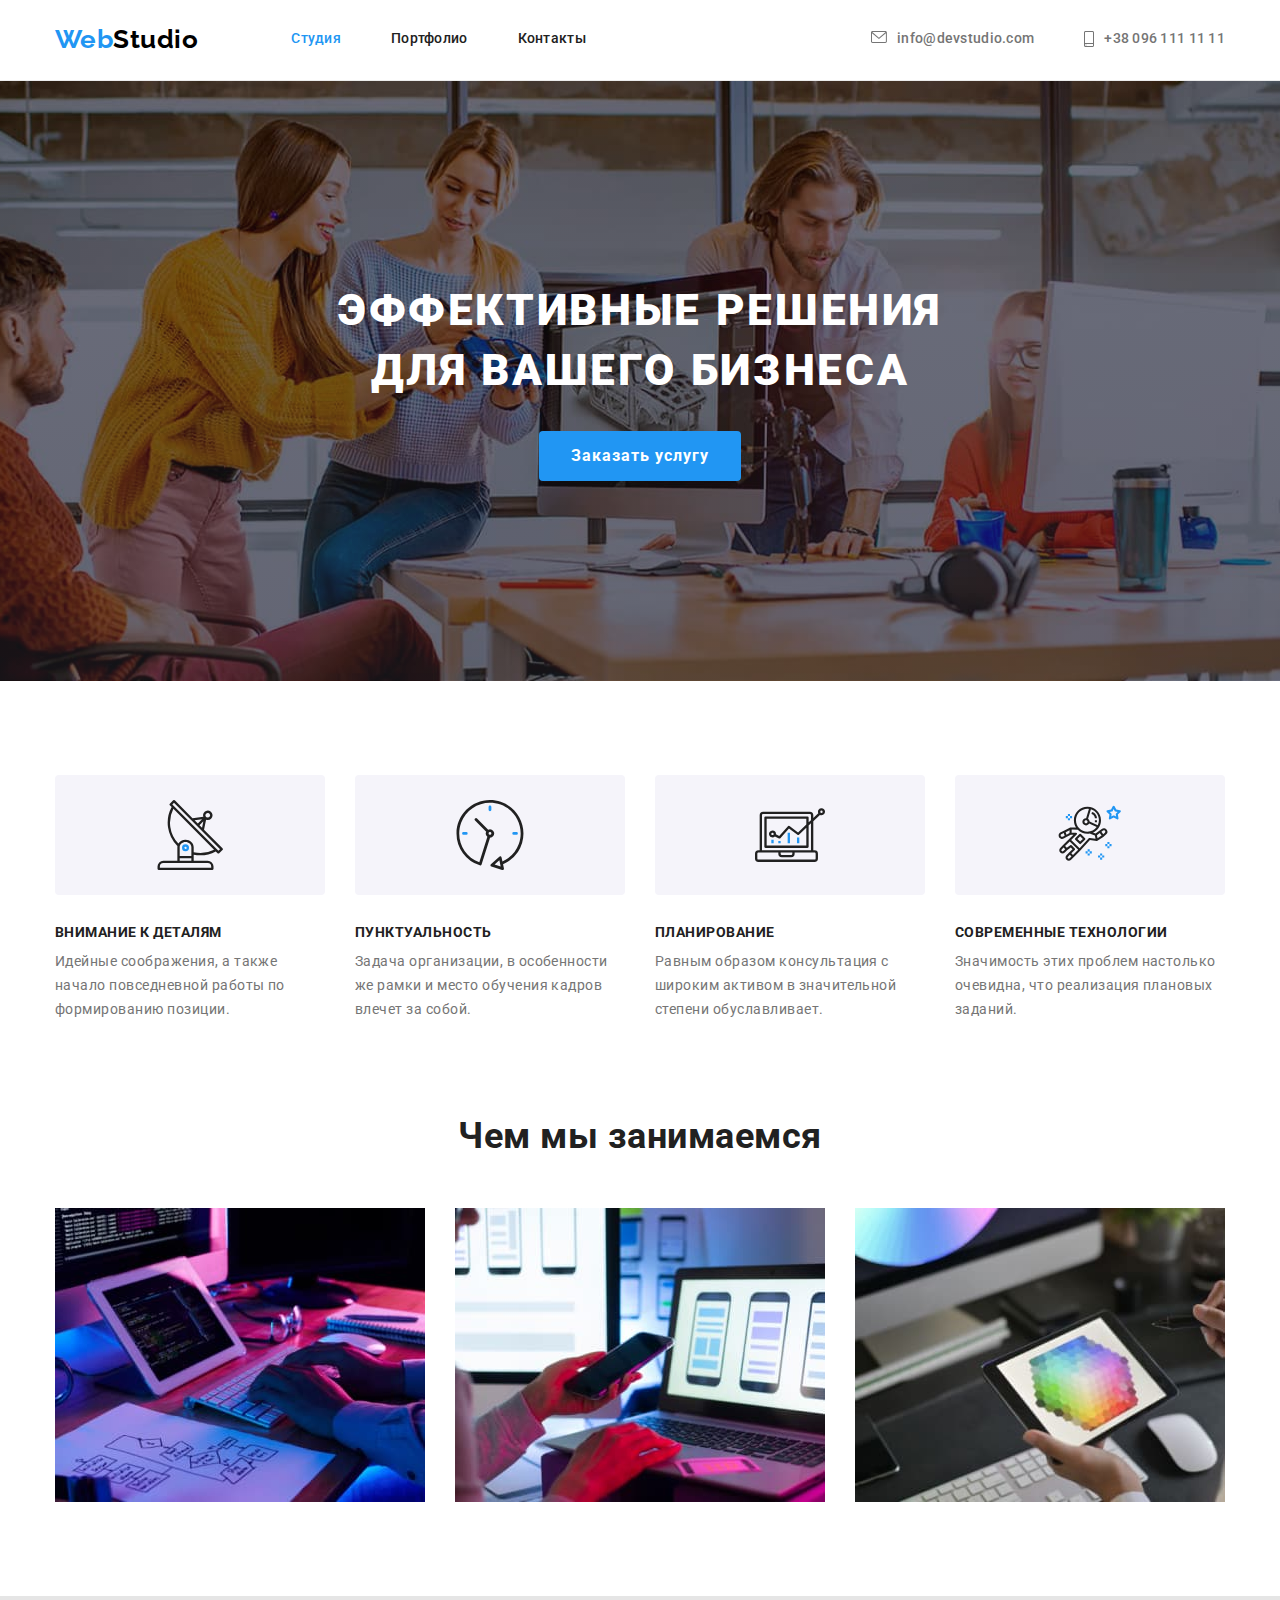
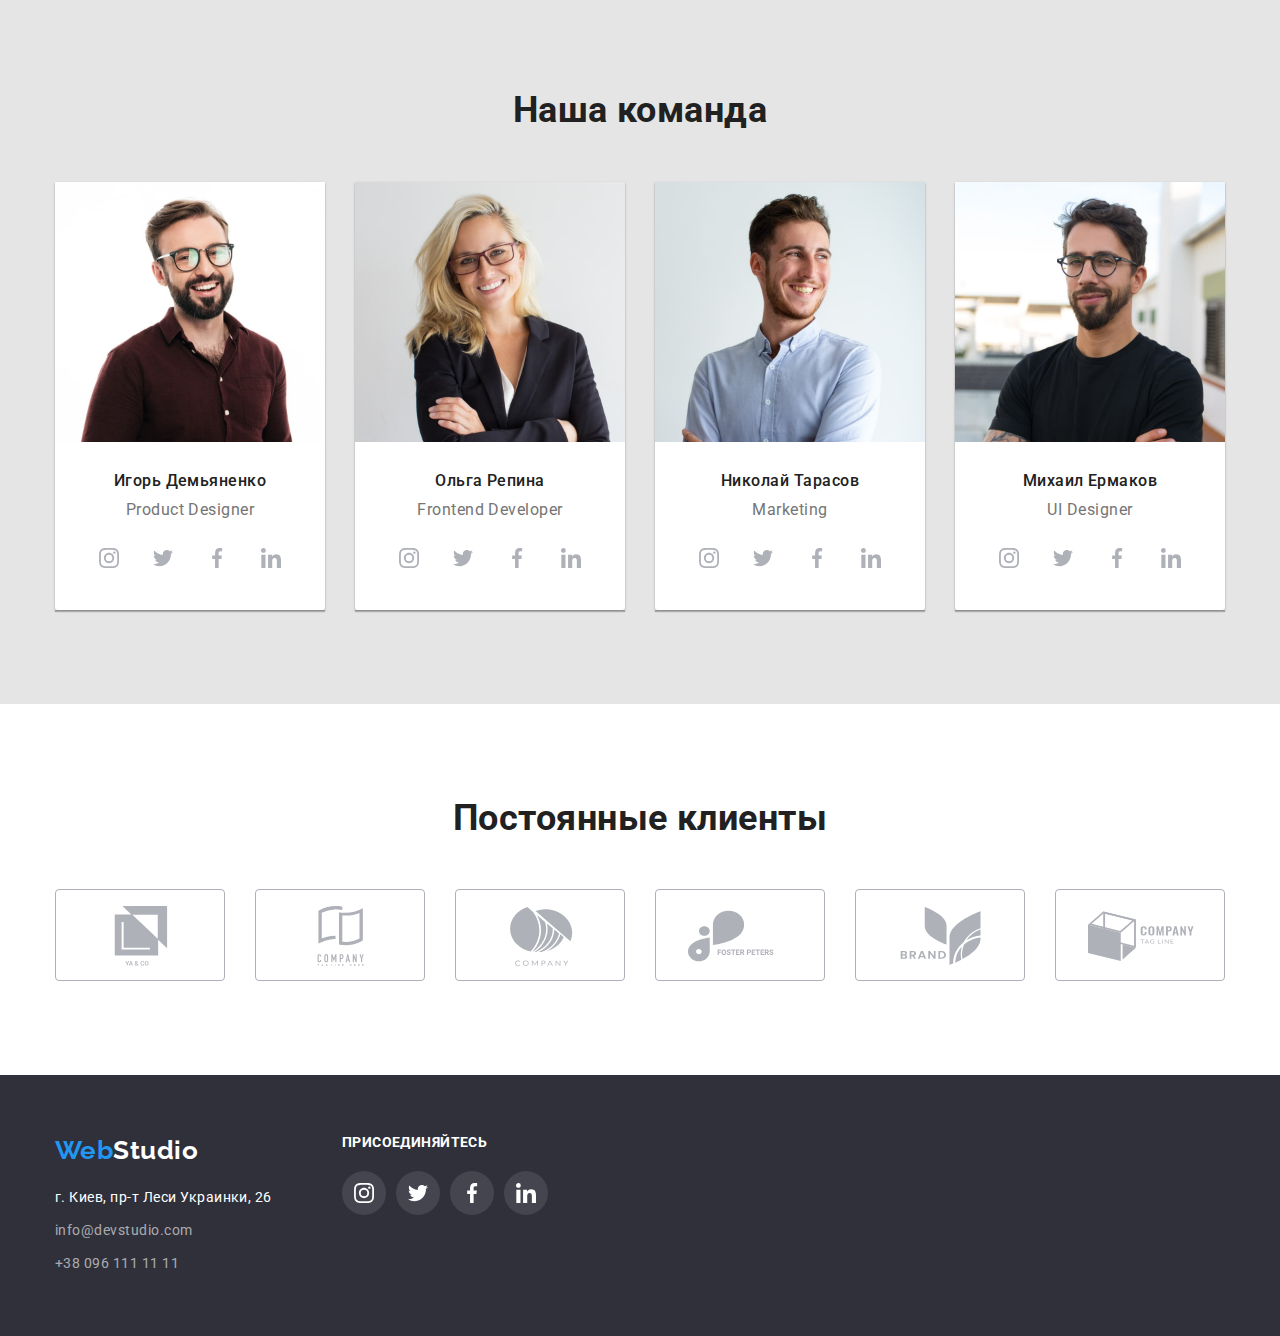
==== index.html @ 69439f71 "Added files from hw#4" ====
<!DOCTYPE html>
<html lang="ru">
  <head>
    <meta charset="UTF-8" />
    <meta http-equiv="X-UA-Compatible" content="IE=edge" />
    <meta name="viewport" content="width=device-width, initial-scale=1.0" />
    <title>Document</title>
    <link rel="preconnect" href="https://fonts.googleapis.com" />
    <link rel="preconnect" href="https://fonts.gstatic.com" crossorigin />
    <link
      href="https://fonts.googleapis.com/css2?family=Raleway:wght@700&family=Roboto:wght@400;500;700;900&display=swap"
      rel="stylesheet"
    />
    <link
      rel="stylesheet"
      href="https://cdnjs.cloudflare.com/ajax/libs/modern-normalize/1.1.0/modern-normalize.css"
    />
    <link rel="stylesheet" href="./css/styles.css" />
  </head>

  <body class="page">
    <!-- Шапка сайта -->

    <header class="page-header">
      <div class="container">
        <div class="header-box">
          <nav class="site-nav">
            <a href="./index.html" class="logo link"><span>Web</span>Studio</a>

            <ul class="site-nav-list list">
              <li class="site-nav-item">
                <a href="./index.html" class="link current">Студия</a>
              </li>
              <li class="site-nav-item">
                <a href="./portfolio.html" class="link">Портфолио</a>
              </li>
              <li class="site-nav-item">
                <a href="#" class="link">Контакты</a>
              </li>
            </ul>
          </nav>

          <ul class="header-contacts-list list">
            <li class="header-contacts-item">
              <a href="mailto:info@devstudio.com" class="link"
                ><svg class="contacts-icon" width="16" height="12">
                  <use href="./images/symbol-defs.svg#icon-envelope"></use>
                </svg>
                info@devstudio.com</a
              >
            </li>
            <li class="header-contacts-item">
              <a href="tel:+380961111111" class="link"
                ><svg class="contacts-icon" width="10" height="16">
                  <use href="./images/symbol-defs.svg#icon-smartphone"></use>
                </svg>
                +38 096 111 11 11</a
              >
            </li>
          </ul>
        </div>
      </div>
    </header>

    <main>
      <!-- Герой -->

      <section class="hero section">
        <div class="container">
          <h1 class="hero-title">Эффективные решения для вашего бизнеса</h1>
          <button type="button" class="button primary">Заказать услугу</button>
        </div>
      </section>

      <!-- Преймущества -->

      <section class="advantages section">
        <div class="advantages-box container">
          <!-- <h2 class="advantages-title section-title">Наши преймущества</h2> -->
          <ul class="list advantages-list">
            <li class="advantages-item">
              <div class="advantages-item-box">
                <svg class="advantages-icon">
                  <use href="./images/symbol-defs.svg#icon-Group123"></use>
                </svg>
              </div>

              <h3 class="advantages-list-title">Внимание к деталям</h3>
              <p class="advantages-list-text">
                Идейные соображения, а также начало повседневной работы по
                формированию позиции.
              </p>
            </li>
            <li class="advantages-item">
              <div class="advantages-item-box">
                <svg class="advantages-icon">
                  <use href="./images/symbol-defs.svg#icon-clock-1"></use>
                </svg>
              </div>
              <h3 class="advantages-list-title">Пунктуальность</h3>
              <p class="advantages-list-text">
                Задача организации, в особенности же рамки и место обучения
                кадров влечет за собой.
              </p>
            </li>
            <li class="advantages-item">
              <div class="advantages-item-box">
                <svg class="advantages-icon">
                  <use href="./images/symbol-defs.svg#icon-diagram-1"></use>
                </svg>
              </div>
              <h3 class="advantages-list-title">Планирование</h3>
              <p class="advantages-list-text">
                Равным образом консультация с широким активом в значительной
                степени обуславливает.
              </p>
            </li>
            <li class="advantages-item">
              <div class="advantages-item-box">
                <svg class="advantages-icon">
                  <use href="./images/symbol-defs.svg#icon-astronaut-1"></use>
                </svg>
              </div>
              <h3 class="advantages-list-title">Современные технологии</h3>
              <p class="advantages-list-text">
                Значимость этих проблем настолько очевидна, что реализация
                плановых заданий.
              </p>
            </li>
          </ul>
        </div>
      </section>

      <!-- Чем мы занимаемся -->

      <section class="work section">
        <div class="work-box container">
          <h2 class="work-title section-title">Чем мы занимаемся</h2>
          <ul class="list work-list">
            <li class="work-item">
              <a href="#" class="link">
                <img
                  src="./images/img1.jpg"
                  alt="Наши работы"
                  width="370"
                  height="294"
                />
              </a>
            </li>
            <li class="work-item">
              <a href="#" class="link">
                <img
                  src="./images/img2.jpg"
                  alt="Наши работы"
                  width="370"
                  height="294"
                />
              </a>
            </li>
            <li class="work-item">
              <a href="#" class="link">
                <img
                  src="./images/img3.jpg"
                  alt="Наши работы"
                  width="370"
                  height="294"
                />
              </a>
            </li>
          </ul>
        </div>
      </section>

      <!-- Наша команда-->

      <section class="section team">
        <div class="team-box container">
          <h2 class="section-title">Наша команда</h2>
          <ul class="list team-list">
            <li class="team-item">
              <img
                src="./images/img-demyanenko.jpg"
                alt="Наши специалисты"
                width="270"
                height="260"
              />
              <div class="team-card-text">
                <h3 class="title">Игорь Демьяненко</h3>
                <p>Product Designer</p>

                <ul class="list social-list">
                  <li class="social-item">
                    <a href="#" class="link">
                      <div class="social-box">
                        <svg class="social-icon">
                          <use
                            href="./images/symbol-defs.svg#icon-instagram-2"
                          ></use>
                        </svg>
                      </div>
                    </a>
                  </li>

                  <li class="social-item">
                    <a href="#" class="link">
                      <div class="social-box">
                        <svg class="social-icon">
                          <use
                            href="./images/symbol-defs.svg#icon-twitter-1"
                          ></use>
                        </svg>
                      </div>
                    </a>
                  </li>

                  <li class="social-item">
                    <a href="#" class="link">
                      <div class="social-box">
                        <svg class="social-icon">
                          <use
                            href="./images/symbol-defs.svg#icon-facebook-1"
                          ></use>
                        </svg>
                      </div>
                    </a>
                  </li>

                  <li class="social-item">
                    <a href="#" class="link">
                      <div class="social-box">
                        <svg class="social-icon">
                          <use
                            href="./images/symbol-defs.svg#icon-linkedin-1"
                          ></use>
                        </svg>
                      </div>
                    </a>
                  </li>
                </ul>
              </div>
            </li>
            <li class="team-item">
              <img
                src="./images/img-repyna.jpg"
                alt="Наши специалисты"
                width="270"
                height="260"
              />
              <div class="team-card-text">
                <h3 class="title">Ольга Репина</h3>
                <p>Frontend Developer</p>

                <ul class="list social-list">
                  <li class="social-item">
                    <a href="#" class="link">
                      <div class="social-box">
                        <svg class="social-icon">
                          <use
                            href="./images/symbol-defs.svg#icon-instagram-2"
                          ></use>
                        </svg>
                      </div>
                    </a>
                  </li>

                  <li class="social-item">
                    <a href="#" class="link">
                      <div class="social-box">
                        <svg class="social-icon">
                          <use
                            href="./images/symbol-defs.svg#icon-twitter-1"
                          ></use>
                        </svg>
                      </div>
                    </a>
                  </li>

                  <li class="social-item">
                    <a href="#" class="link">
                      <div class="social-box">
                        <svg class="social-icon">
                          <use
                            href="./images/symbol-defs.svg#icon-facebook-1"
                          ></use>
                        </svg>
                      </div>
                    </a>
                  </li>

                  <li class="social-item">
                    <a href="#" class="link">
                      <div class="social-box">
                        <svg class="social-icon">
                          <use
                            href="./images/symbol-defs.svg#icon-linkedin-1"
                          ></use>
                        </svg>
                      </div>
                    </a>
                  </li>
                </ul>
              </div>
            </li>
            <li class="team-item">
              <img
                src="./images/img-tarasov.jpg"
                alt="Наши специалисты"
                width="270"
                height="260"
              />
              <div class="team-card-text">
                <h3 class="title">Николай Тарасов</h3>
                <p>Marketing</p>

                <ul class="list social-list">
                  <li class="social-item">
                    <a href="#" class="link">
                      <div class="social-box">
                        <svg class="social-icon">
                          <use
                            href="./images/symbol-defs.svg#icon-instagram-2"
                          ></use>
                        </svg>
                      </div>
                    </a>
                  </li>

                  <li class="social-item">
                    <a href="#" class="link">
                      <div class="social-box">
                        <svg class="social-icon">
                          <use
                            href="./images/symbol-defs.svg#icon-twitter-1"
                          ></use>
                        </svg>
                      </div>
                    </a>
                  </li>

                  <li class="social-item">
                    <a href="#" class="link">
                      <div class="social-box">
                        <svg class="social-icon">
                          <use
                            href="./images/symbol-defs.svg#icon-facebook-1"
                          ></use>
                        </svg>
                      </div>
                    </a>
                  </li>

                  <li class="social-item">
                    <a href="#" class="link">
                      <div class="social-box">
                        <svg class="social-icon">
                          <use
                            href="./images/symbol-defs.svg#icon-linkedin-1"
                          ></use>
                        </svg>
                      </div>
                    </a>
                  </li>
                </ul>
              </div>
            </li>
            <li class="team-item">
              <img
                src="./images/img-ermakov.jpg"
                alt="Наши специалисты"
                width="270"
                height="260"
              />
              <div class="team-card-text">
                <h3 class="title">Михаил Ермаков</h3>
                <p>UI Designer</p>

                <ul class="list social-list">
                  <li class="social-item">
                    <a href="#" class="link">
                      <div class="social-box">
                        <svg class="social-icon">
                          <use
                            href="./images/symbol-defs.svg#icon-instagram-2"
                          ></use>
                        </svg>
                      </div>
                    </a>
                  </li>

                  <li class="social-item">
                    <a href="#" class="link">
                      <div class="social-box">
                        <svg class="social-icon">
                          <use
                            href="./images/symbol-defs.svg#icon-twitter-1"
                          ></use>
                        </svg>
                      </div>
                    </a>
                  </li>

                  <li class="social-item">
                    <a href="#" class="link">
                      <div class="social-box">
                        <svg class="social-icon">
                          <use
                            href="./images/symbol-defs.svg#icon-facebook-1"
                          ></use>
                        </svg>
                      </div>
                    </a>
                  </li>

                  <li class="social-item">
                    <a href="#" class="link">
                      <div class="social-box">
                        <svg class="social-icon">
                          <use
                            href="./images/symbol-defs.svg#icon-linkedin-1"
                          ></use>
                        </svg>
                      </div>
                    </a>
                  </li>
                </ul>
              </div>
            </li>
          </ul>
        </div>
      </section>

      <!-- Постоянные клиенты -->

      <section class="section clients">
        <div class="container">
          <h2 class="section-title">Постоянные клиенты</h2>

          <ul class="list clients-list">
            <li class="clients-item">
              <a href="#" class="link">
                <div class="clients-item-box">
                  <svg class="clients-icon">
                    <use href="./images/symbol-defs.svg#icon-group"></use>
                  </svg>
                </div>
              </a>
            </li>

            <li class="clients-item">
              <a href="#" class="link">
                <div class="clients-item-box">
                  <svg class="clients-icon">
                    <use href="./images/symbol-defs.svg#icon-group-1"></use>
                  </svg>
                </div>
              </a>
            </li>

            <li class="clients-item">
              <a href="#" class="link">
                <div class="clients-item-box">
                  <svg class="clients-icon">
                    <use href="./images/symbol-defs.svg#icon-group-2"></use>
                  </svg>
                </div>
              </a>
            </li>

            <li class="clients-item">
              <a href="#" class="link">
                <div class="clients-item-box">
                  <svg class="clients-icon">
                    <use href="./images/symbol-defs.svg#icon-group-3"></use>
                  </svg>
                </div>
              </a>
            </li>

            <li class="clients-item">
              <a href="#" class="link">
                <div class="clients-item-box">
                  <svg class="clients-icon">
                    <use href="./images/symbol-defs.svg#icon-group-4"></use>
                  </svg>
                </div>
              </a>
            </li>

            <li class="clients-item">
              <a href="#" class="link">
                <div class="clients-item-box">
                  <svg class="clients-icon">
                    <use href="./images/symbol-defs.svg#icon-group-5"></use>
                  </svg>
                </div>
              </a>
            </li>
          </ul>
        </div>
      </section>
    </main>

    <!-- Футер -->

    <footer class="page-footer">
      <div class="footer-info container">
        <div class="footer-contacts">
          <a href="./index.html" class="link logo"><span>Web</span>Studio</a>
          <address>г. Киев, пр-т Леси Украинки, 26</address>
          <ul class="footer-contacts list">
            <li class="footer-contacts-item">
              <a href="mailto:info@devstudio.com" class="link"
                >info@devstudio.com</a
              >
            </li>
            <li class="footer-contacts-item">
              <a href="tel:+380961111111" class="link">+38 096 111 11 11</a>
            </li>
          </ul>
        </div>

        <div class="footer-links">
          <h2>Присоединяйтесь</h2>

          <ul class="list social-list">
            <li class="social-item">
              <a href="#" class="link">
                <div class="social-box">
                  <svg class="social-icon">
                    <use href="./images/symbol-defs.svg#icon-instagram-2"></use>
                  </svg>
                </div>
              </a>
            </li>

            <li class="social-item">
              <a href="#" class="link">
                <div class="social-box">
                  <svg class="social-icon">
                    <use href="./images/symbol-defs.svg#icon-twitter-1"></use>
                  </svg>
                </div>
              </a>
            </li>

            <li class="social-item">
              <a href="#" class="link">
                <div class="social-box">
                  <svg class="social-icon">
                    <use href="./images/symbol-defs.svg#icon-facebook-1"></use>
                  </svg>
                </div>
              </a>
            </li>

            <li class="social-item">
              <a href="#" class="link">
                <div class="social-box">
                  <svg class="social-icon">
                    <use href="./images/symbol-defs.svg#icon-linkedin-1"></use>
                  </svg>
                </div>
              </a>
            </li>
          </ul>
        </div>
      </div>
    </footer>
  </body>
</html>
---- css/styles.css ----
:root {
  --primary-text-color: #757575;
  --title-text-color: #212121;
  --primary-accent-color: #2196f3;
  --secondary-accent-color: #ffffff;
  --logo-color: #000000;
  --footer-link-color: rgba(255, 255, 255, 0.6);

  /* --primary-bg-color: #e5e5e5; */
  --header-bg-color: #ffffff;
  --hero-bg-color: #2f303a;
  --footer-bg-color: #2f303a;
  /* --secondary-bg-color: #f5f4fa; */
  --primary-bg-color: #f5f4fa;
  --secondary-bg-color: #e5e5e5;

  --card-set-gap: 30px;
}

/* палитра текста */

/* Основной цвет текста: #757575; */

/* Вторичный цвет текста: #212121; */

/* Акцент:#2196F3; */

/* Белый #FFFFFF; */

/* Футер адресс #FFFFFF; */

/* Футер ссылки rgba(255, 255, 255, 0.6); */

/* WEB #2196F3; studio #000000; #FFFFFF; */

/* Герой #FFFFFF; */

/* Палитра фона */

/* Хэдер #FFFFFF; */

/* Герой #2F303A; */

/* Основной фон #E5E5E5; */

/* Вторичный фон+фильтр #F5F4FA; */

body {
  color: var(--primary-text-color);
  background-color: var(--header-bg-color);

  font-family: Roboto, sans-serif;
  letter-spacing: 0.03em;
}

/* Ссылки */
.link {
  color: inherit;
  text-decoration: none;
}

/* Списки */
.list {
  margin: 0;
  padding: 0;

  list-style: none;
}

/* сброс */
h1,
h2,
h3,
h4,
h5,
h6,
p {
  margin: 0;
  padding: 0;
}

/* Изображения */

img {
  display: block;
  width: 100%;
  height: auto;
}

/* CONTAINER */
.container {
  width: 1200px;
  padding-left: 15px;
  padding-right: 15px;
  margin: 0 auto;
}

/* Кнопки */

.button {
  border: 2px solid transparent;
  border-radius: 4px;
  cursor: pointer;
}

.button.filter {
  padding: 4px 20px;

  color: var(--title-text-color);
  background-color: var(--primary-bg-color);

  font-family: inherit;
  font-weight: 500;
  font-size: 16px;
  line-height: 1.62;
  letter-spacing: inherit;
}

.button.filter:hover,
.button.filter:focus {
  color: var(--secondary-accent-color);
  background-color: var(--primary-accent-color);

  font-family: inherit;
  font-weight: 500;
  font-size: 16px;
  line-height: 1.62;
  letter-spacing: inherit;

  box-shadow: 0px 3px 1px rgba(0, 0, 0, 0.1), 0px 1px 2px rgba(0, 0, 0, 0.08),
    0px 2px 2px rgba(0, 0, 0, 0.12);

  text-shadow: 0px 4px 4px rgba(0, 0, 0, 0.25);
}

.button.primary:hover,
.button.primary:focus {
  background-color: #188ce8;
}

/* Ссылки на соц.сети */

.social-box {
  display: flex;
  justify-content: center;
  width: 44px;
  height: 44px;
}

.social-icon {
  width: 20px;
  height: 20px;
}

/* HEADER */

.page-header {
  padding-top: 24px;
  padding-bottom: 25px;
  border-bottom: 1px solid #ececec;

  color: var(--title-text-color);
  background-color: var(--secondary-accent-color);
}

.site-nav {
  display: flex;
  align-items: center;
}

.header-box {
  display: flex;
  align-items: center;
}

.logo {
  margin-right: 93px;

  color: var(--logo-color);

  font-family: Raleway, sans-serif;
  font-weight: 700;
  font-size: 26px;
  line-height: 1.19;
}

.logo span {
  color: var(--primary-accent-color);
}

/* site-nav+header-contacts-list */

.site-nav-list {
  color: var(--title-text-color);
  font-weight: 500;
  font-size: 14px;
  line-height: 1.14;
  letter-spacing: 0.02em;

  display: flex;
}

.site-nav-item:not(:last-child) {
  margin-right: 50px;
}

.site-nav-list .current {
  color: var(--primary-accent-color);
}

.header-contacts-list {
  margin-left: auto;

  color: var(--primary-text-color);
  font-weight: 500;
  font-size: 14px;
  line-height: 1.14;
  letter-spacing: 0.02em;
  fill: var(--primary-text-color);

  display: flex;
}

.header-contacts-item {
  display: flex;
  align-items: center;
}

.header-contacts-item .link {
  display: flex;
}

.contacts-icon {
  margin-right: 10px;

  justify-content: center;
  align-items: center;
}

.header-contacts-item:not(:last-child) {
  margin-right: 50px;
}

.site-nav-list .link:hover,
.site-nav-list .link:focus,
.header-contacts-list .link:focus:focus,
.header-contacts-list .link:hover:hover,
.footer-contacts .link:focus,
.footer-contacts .link:hover {
  color: var(--primary-accent-color);
  fill: var(--primary-accent-color);
}

/* Sections */

.section {
  padding-top: 94px;
  padding-bottom: 94px;
}

.section-title {
  margin-bottom: 50px;

  color: var(--title-text-color);

  font-weight: 700;
  font-size: 36px;
  line-height: 1.16;
  text-align: center;
}

/* Hero */

.hero {
  padding-top: 200px;
  padding-bottom: 200px;

  max-width: 1600px;
  margin-right: auto;
  margin-left: auto;

  background-color: var(--hero-bg-color);
  text-align: center;
  background-image: linear-gradient(rgba(0, 0, 0, 0.2), rgba(47, 48, 58, 0.4)),
    url(../images/hero-bg.jpg);
  background-repeat: no-repeat;
  background-position: center;
}

.hero-title {
  max-width: 696px;
  margin-top: 0;
  margin-right: auto;
  margin-left: auto;
  margin-bottom: 30px;

  color: var(--secondary-accent-color);

  font-weight: 900;
  font-size: 44px;
  line-height: 1.36;
  letter-spacing: 0.06em;
  text-transform: uppercase;
}

/* HERO-кнопка */
.button.primary {
  margin-top: 0;
  margin-bottom: 0;
  margin-left: auto;
  margin-right: auto;
  padding-top: 8px;
  padding-bottom: 8px;
  padding-left: 30px;
  padding-right: 30px;

  color: var(--secondary-accent-color);
  background-color: var(--primary-accent-color);

  font-family: inherit;
  font-weight: 700;
  font-size: 16px;
  line-height: 1.87;
  letter-spacing: 0.06em;
}

/* Секция преймущества */

/* .advantages {
  outline: 2px solid tomato;
  background-color: rgb(131, 71, 71);
} */

.advantages-list {
  margin-left: calc(-1 * var(--card-set-gap));

  font-size: 14px;
  line-height: 1.71;

  display: flex;
}

.advantages-item {
  margin-left: var(--card-set-gap);

  flex-basis: calc((100% / 4) - var(--card-set-gap));
}

.advantages-item-box {
  width: 270px;
  height: 120px;
  border-radius: 4px;
  padding: 25px 100px;
  margin-bottom: 30px;

  background-color: var(--primary-bg-color);
}

.advantages-icon {
  width: 70px;
  height: 70px;
}

.advantages-list-title {
  margin-bottom: 10px;

  color: var(--title-text-color);

  font-weight: 700;
  font-size: 14px;
  line-height: 1.14;
  text-transform: uppercase;
}

/* Секция Чем мы занимаемся */

.work {
  padding-top: 0;

  text-align: center;
}

.work-list {
  margin-left: calc(-1 * var(--card-set-gap));

  display: flex;
}

.work-item {
  margin-left: var(--card-set-gap);

  flex-basis: calc((100% / 3) - var(--card-set-gap));
}

/* Секция Команда */

.team {
  background-color: var(--secondary-bg-color);
}

.team-list {
  margin-left: calc(-1 * var(--card-set-gap));

  font-size: 16px;
  line-height: 1.18;
  text-align: center;

  display: flex;
}

.team-item {
  margin-left: var(--card-set-gap);

  flex-basis: calc((100% / 4) - var(--card-set-gap));

  box-shadow: 0px 1px 3px rgba(0, 0, 0, 0.12), 0px 1px 1px rgba(0, 0, 0, 0.14),
    0px 2px 1px rgba(0, 0, 0, 0.2);
}

.team-list .title {
  margin-bottom: 10px;

  color: var(--title-text-color);
  font-size: 16px;
  line-height: 1.18;
  font-weight: 500;
}

/* .team-list img {
  margin-bottom: 30px;
} */

.team-card-text {
  padding: 30px 32px;
  border-radius: 0 0 4px 4px;
  background-color: var(--header-bg-color);
}

.team .social-list {
  margin-top: 16px;
  margin-left: -10px;

  display: flex;
}

.team .social-item {
  margin-left: 10px;

  flex-basis: calc((100% / 3) - 10px);
}

.social-item .link {
  display: flex;
  align-items: center;
}

.team .social-item .link:hover .social-icon,
.team .social-item .link:focus .social-icon {
  fill: var(--secondary-accent-color);
}

.team .social-item .link:hover .social-box,
.team .social-item .link:hover .social-box {
  background-color: var(--primary-accent-color);
  border-radius: 50%;
}

.team .social-icon {
  fill: #afb1b8;
  align-self: center;
}

/* Секция Постоянные клиенты */

.clients-list {
  margin-left: calc(-1 * var(--card-set-gap));
  margin-bottom: calc(-1 * var(--card-set-gap));

  display: flex;
}

.clients-item {
  margin-left: var(--card-set-gap);
  margin-bottom: var(--card-set-gap);

  flex-basis: calc((100% / 5) - var(--card-set-gap));
}

.clients-item-box {
  width: 170px;
  height: 92px;
  padding: 16px 32px;
  border: 1px solid #afb1b8;
  border-radius: 4px;
}

.clients-icon {
  width: 106px;
  height: 60px;

  fill: #afb1b8;
}

.clients-item .link:hover .clients-icon,
.clients-item .link:focus .clients-icon {
  fill: var(--primary-accent-color);
}

.clients-item .link:hover .clients-item-box,
.clients-item .link:focus .clients-item-box {
  border: 1px solid var(--primary-accent-color);
}

/* Секция Примеры работ */

/* .example {
  background-color: var(--header-bg-color);
} */

.filter-list {
  margin-bottom: 50px;
  display: flex;
  justify-content: center;
}

.filter-item:not(:last-child) {
  margin-right: 8px;
}

.card-thumb:hover,
.card-thumb:focus {
  box-shadow: 0px 1px 1px rgba(0, 0, 0, 0.12), 0px 4px 4px rgba(0, 0, 0, 0.06),
    1px 4px 6px rgba(0, 0, 0, 0.16);
}

/* Карточки секции Примеры */

/* .card-thumb > img {
  margin-bottom: 20px;
} */

.card-thumb-text {
  padding: 20px 24px;
  border: 1px solid #eeeeee;
  border-top: none;
}

.example-list .title {
  margin-bottom: 4px;

  color: var(--title-text-color);

  font-weight: 700;
  font-size: 18px;
  line-height: 2;
  letter-spacing: 0.06em;
  text-align: left;
}

.example-list .description {
  color: var(--primary-text-color);

  font-size: 16px;
  line-height: 1.87;
  text-align: left;
}

.example-list {
  margin-left: calc(-1 * var(--card-set-gap));
  margin-bottom: calc(-1 * var(--card-set-gap));

  display: flex;
  flex-wrap: wrap;
}

.example-item {
  margin-left: var(--card-set-gap);
  margin-bottom: var(--card-set-gap);
  flex-basis: calc((100% / 3) - var(--card-set-gap));
}

/* .card-thumb {
  border: 1px solid #eeeeee;
} */

/* футер */

.page-footer {
  padding-top: 60px;
  padding-bottom: 60px;

  color: var(--secondary-accent-color);
  background-color: var(--footer-bg-color);

  font-size: 14px;
  line-height: 1.71;
}

.page-footer .footer-contacts .logo {
  margin-bottom: 20px;
  margin-right: 0;
  display: inline-block;

  color: var(--secondary-accent-color);
}

.page-footer address {
  margin-bottom: 9px;

  font-style: normal;
}

.footer-contacts .link {
  color: var(--footer-link-color);
}

.footer-contacts-item:not(:last-child) {
  margin-bottom: 9px;
}

.page-footer .social-list {
  display: flex;
}

.footer-info {
  display: flex;
}

.footer-links {
  margin-left: 70px;
}

.footer-links .social-item .link:hover .social-icon,
.footer-links .social-item .link:focus .social-icon {
  fill: var(--secondary-accent-color);
}

.footer-links .social-item .link:hover .social-box,
.footer-links .social-item .link:hover .social-box {
  background-color: var(--primary-accent-color);
  border-radius: 50%;
}

.footer-links .social-icon {
  fill: var(--secondary-accent-color);
  align-self: center;
}

.footer-links .social-box {
  background-color: rgba(255, 255, 255, 0.1);
  border-radius: 50%;
}

.footer-links .social-item:not(:first-child) {
  margin-left: 10px;
}

.footer-links h2 {
  margin-bottom: 20px;

  font-family: Roboto;
  font-weight: 700;
  font-size: 14px;
  line-height: 1.14;
  letter-spacing: 0.03em;
  text-transform: uppercase;
}
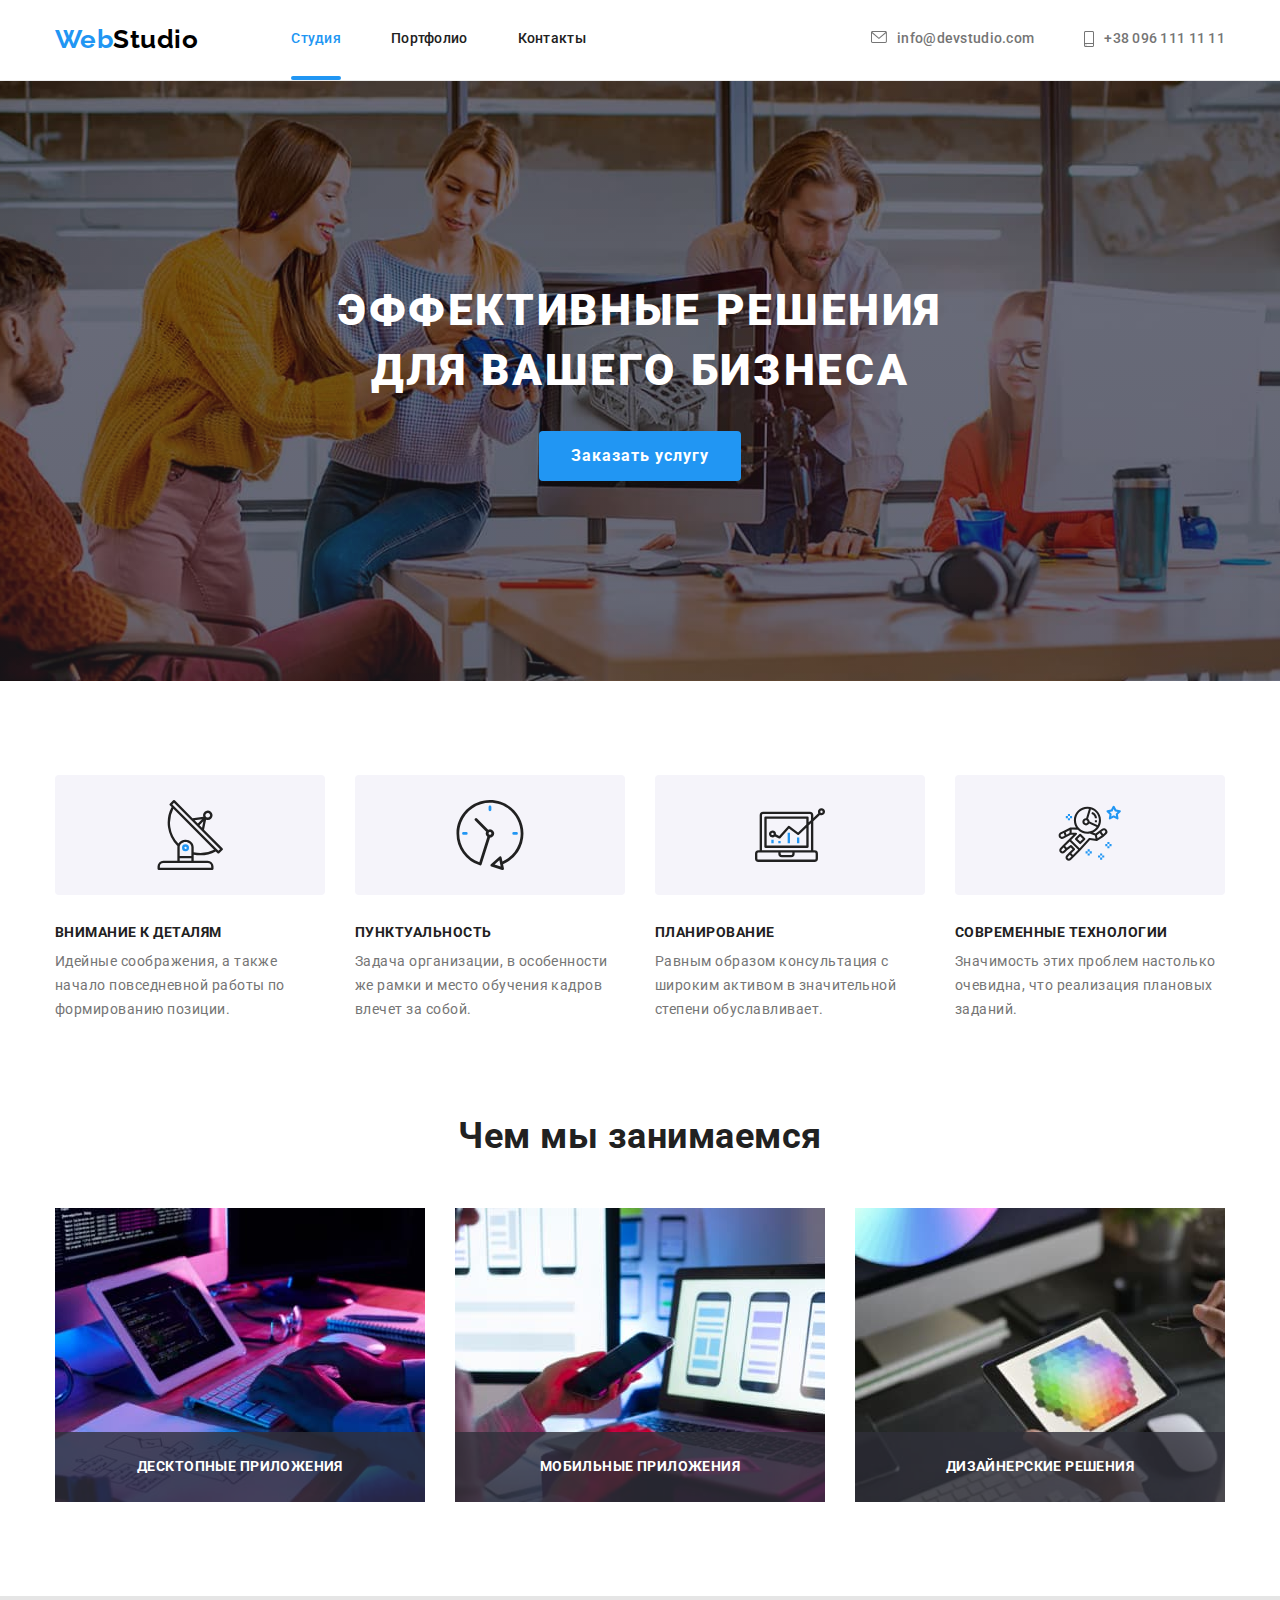
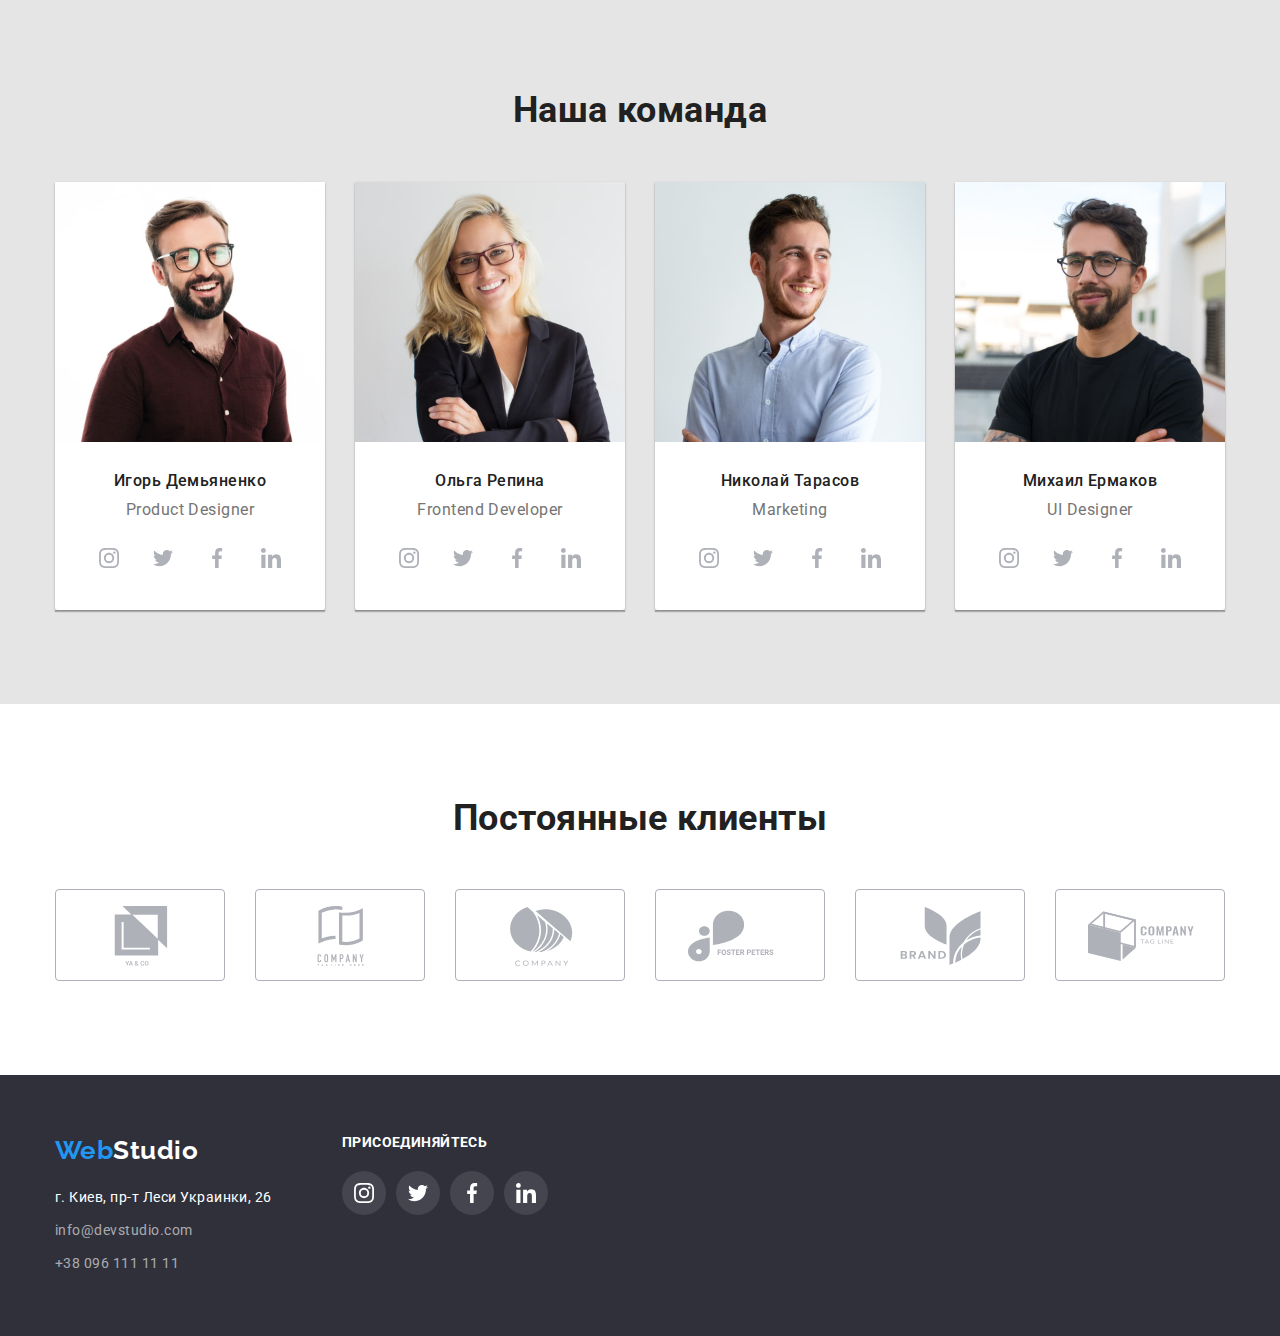
==== commit 41e8f6c3: "Added animations for portfolio section" ====
--- a/index.html
+++ b/index.html
@@ -145,6 +145,8 @@
                   width="370"
                   height="294"
                 />
+
+                <h3 class="work-item-text">Десктопные приложения</h3>
               </a>
             </li>
             <li class="work-item">
@@ -155,6 +157,7 @@
                   width="370"
                   height="294"
                 />
+                <h3 class="work-item-text">Мобильные приложения</h3>
               </a>
             </li>
             <li class="work-item">
@@ -165,6 +168,7 @@
                   width="370"
                   height="294"
                 />
+                <h3 class="work-item-text">Дизайнерские решения</h3>
               </a>
             </li>
           </ul>
@@ -566,5 +570,7 @@
         </div>
       </div>
     </footer>
+
+    <script src="./js/modal.js"></script>
   </body>
 </html>
--- a/css/styles.css
+++ b/css/styles.css
@@ -15,6 +15,11 @@
   --secondary-bg-color: #e5e5e5;
 
   --card-set-gap: 30px;
+
+  /* -------------Переменные переходов */
+
+  --transition-time: 250ms;
+  --transition-time-func: cubic-bezier(0.4, 0, 0.2, 1);
 }
 
 /* палитра текста */
@@ -126,11 +131,6 @@
   font-size: 16px;
   line-height: 1.62;
   letter-spacing: inherit;
-
-  box-shadow: 0px 3px 1px rgba(0, 0, 0, 0.1), 0px 1px 2px rgba(0, 0, 0, 0.08),
-    0px 2px 2px rgba(0, 0, 0, 0.12);
-
-  text-shadow: 0px 4px 4px rgba(0, 0, 0, 0.25);
 }
 
 .button.primary:hover,
@@ -205,6 +205,7 @@
 }
 
 .site-nav-list .current {
+  position: relative;
   color: var(--primary-accent-color);
 }
 
@@ -249,6 +250,19 @@
 .footer-contacts .link:hover {
   color: var(--primary-accent-color);
   fill: var(--primary-accent-color);
+}
+
+/* ---------Полоска активной вкладки position: relative строка 212 */
+
+.site-nav .link.current::after {
+  content: "";
+  position: absolute;
+  left: 0;
+  top: 46px;
+  width: 100%;
+  height: 4px;
+  background-color: var(--primary-accent-color);
+  border-radius: 2px;
 }
 
 /* Sections */
@@ -387,9 +401,33 @@
 }
 
 .work-item {
+  position: relative;
+
   margin-left: var(--card-set-gap);
 
   flex-basis: calc((100% / 3) - var(--card-set-gap));
+}
+
+.work-item-text {
+  position: absolute;
+  width: 100%;
+  height: auto;
+  left: 0;
+  bottom: 0;
+
+  padding-top: 27px;
+  padding-bottom: 27px;
+
+  font-family: Roboto;
+  font-weight: 700;
+  font-size: 14px;
+  line-height: 1.14;
+  text-align: center;
+  letter-spacing: 0.03em;
+  text-transform: uppercase;
+
+  color: var(--secondary-accent-color);
+  background-color: rgba(47, 48, 58, 0.8);
 }
 
 /* Секция Команда */
@@ -527,22 +565,116 @@
   margin-right: 8px;
 }
 
-.card-thumb:hover,
-.card-thumb:focus {
+.filter-item {
+  position: relative;
+}
+
+.filter-item::after {
+  position: absolute;
+  top: 0;
+  left: 0;
+  border-radius: 4px;
+  content: "";
+  width: 100%;
+  height: 100%;
+
+  z-index: -1;
+
+  opacity: 0;
+
+  transition: opacity var(--transition-time) var(--transition-time-func);
+
+  text-shadow: 0px 4px 4px rgba(0, 0, 0, 0.25);
+
+  box-shadow: 0px 3px 1px rgba(0, 0, 0, 0.1), 0px 1px 2px rgba(0, 0, 0, 0.08),
+    0px 2px 2px rgba(0, 0, 0, 0.12);
+}
+
+.filter-item:hover::after {
+  opacity: 1;
+}
+
+/* Карточки секции Примеры */
+
+.example-item:hover,
+.example-item:focus {
+  cursor: pointer;
+
+  /* box-shadow: 0px 1px 1px rgba(0, 0, 0, 0.12), 0px 4px 4px rgba(0, 0, 0, 0.06),
+    1px 4px 6px rgba(0, 0, 0, 0.16); */
+}
+
+.example-item {
+  position: relative;
+}
+
+.example-item::after {
+  display: inline-block;
+  position: absolute;
+  top: 0;
+  left: 0;
+  content: "";
+  width: 100%;
+  height: 100%;
+
+  opacity: 0;
+  transition: opacity var(--transition-time) var(--transition-time-func);
+
   box-shadow: 0px 1px 1px rgba(0, 0, 0, 0.12), 0px 4px 4px rgba(0, 0, 0, 0.06),
     1px 4px 6px rgba(0, 0, 0, 0.16);
 }
 
-/* Карточки секции Примеры */
+.example-item:hover::after {
+  opacity: 1;
+}
 
 /* .card-thumb > img {
   margin-bottom: 20px;
 } */
+
+.card-thumb {
+  position: relative;
+  overflow: hidden;
+}
 
 .card-thumb-text {
   padding: 20px 24px;
   border: 1px solid #eeeeee;
   border-top: none;
+}
+
+.card-thumb-description {
+  display: block;
+
+  position: absolute;
+
+  padding: 63px 24px;
+
+  font-family: Roboto;
+  font-size: 18px;
+  line-height: 1.56;
+  letter-spacing: 0.03em;
+
+  color: var(--secondary-accent-color);
+  background-color: rgba(33, 150, 243, 0.9);
+
+  /* overflow: hidden; */
+
+  /* opacity: 0; */
+
+  pointer-events: none;
+
+  transition: transform var(--transition-time) var(--transition-time-func);
+}
+
+.example-item:hover .card-thumb-description,
+.example-item:focus .card-thumb-description {
+  /* bottom: 0;
+  left: 0; */
+
+  transform: translateY(-100%);
+
+  /* opacity: 1; */
 }
 
 .example-list .title {
